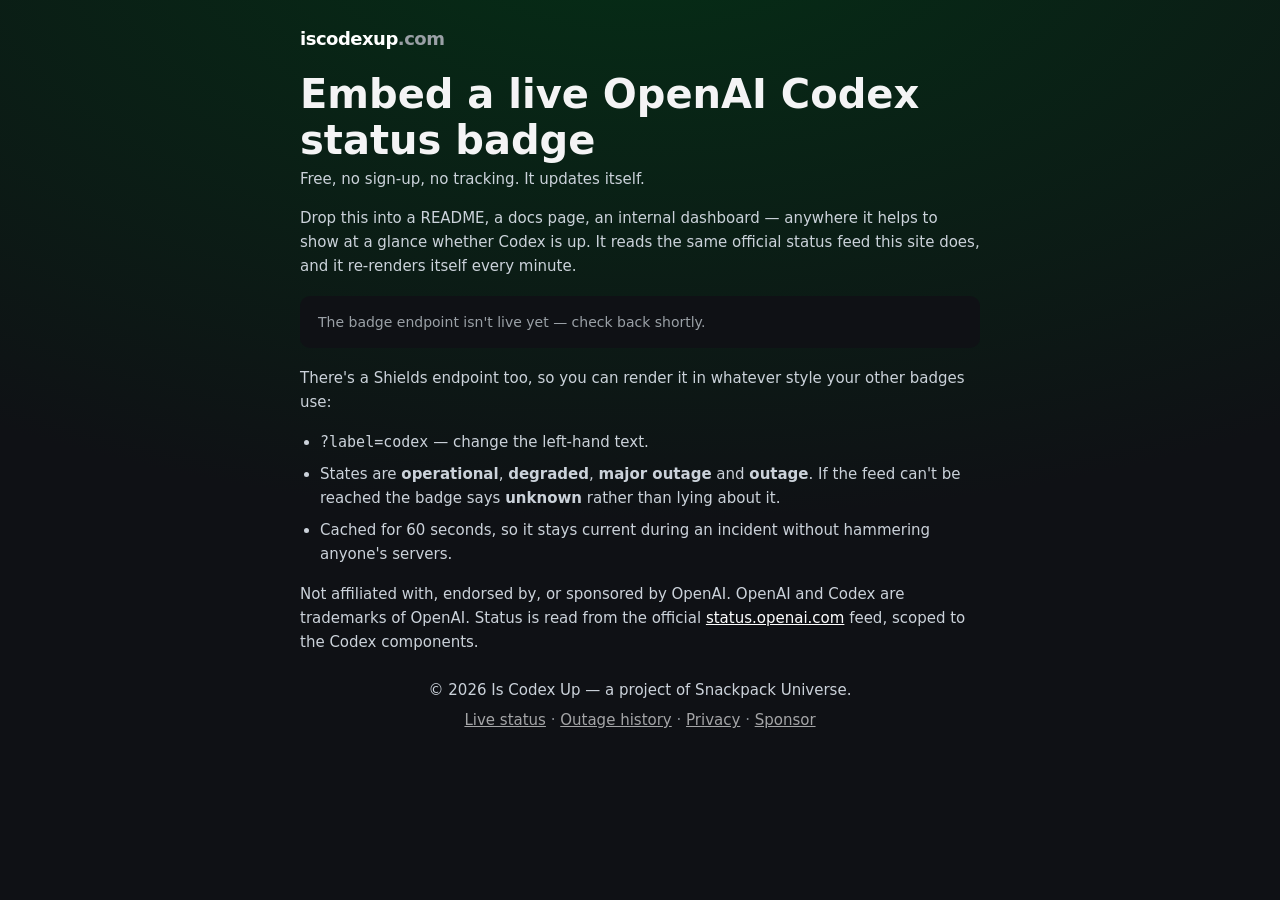
==== badge.html @ 6da0c5c6 "Add an embeddable live status badge Serves /badge.svg and /badge.json from the notifier Worker, whic" ====
<!DOCTYPE html>
<html lang="en">
<head>
  <meta charset="UTF-8" />
  <meta name="viewport" content="width=device-width, initial-scale=1.0" />
  <title>Status Badge — Is Codex Up</title>
  <meta name="description" content="A live OpenAI Codex status badge you can embed in a README, docs page or dashboard. Free, no sign-up, updates itself." />
  <meta name="robots" content="all" />
  <link rel="canonical" href="https://iscodexup.com/badge.html" />
  <link rel="icon" type="image/png" href="assets/favicon.png" />
  <link rel="icon" type="image/svg+xml" href="assets/favicon.svg" />
  <link rel="stylesheet" href="style.css" />
  <style>
    .badge-demo { display: flex; align-items: center; gap: 14px; flex-wrap: wrap; padding: 18px; background: #0f1115; border-radius: 10px; margin: 18px 0; }
    .snippet { position: relative; margin: 14px 0 22px; }
    .snippet pre { background: #0f1115; border: 1px solid rgba(255,255,255,.12); border-radius: 8px; padding: 14px 92px 14px 14px; overflow-x: auto; margin: 0; }
    .snippet code { font-family: ui-monospace, "SF Mono", Consolas, monospace; font-size: 13px; white-space: pre; }
    .snippet button { position: absolute; top: 9px; right: 9px; border: 1px solid rgba(255,255,255,.22); background: #1b1e26; color: #eaeaf0; border-radius: 999px; padding: 5px 13px; font-size: 12px; font-weight: 700; cursor: pointer; }
    .snippet button:hover { background: #262a34; }
    .snippet button:focus-visible { outline: 2px solid #7c5cff; outline-offset: 2px; }
    .badge-note { color: var(--muted, #a8a8b8); font-size: 14px; }
  </style>
</head>
<body data-state="up">
  <main class="wrap legal">
    <header class="topbar">
      <a class="brand" href="/">iscodexup<span class="dot">.com</span></a>
    </header>

    <h1>Embed a live OpenAI Codex status badge</h1>
    <p class="legal-updated">Free, no sign-up, no tracking. It updates itself.</p>

    <p>
      Drop this into a README, a docs page, an internal dashboard — anywhere it helps to
      show at a glance whether Codex is up. It reads the same official status feed this
      site does, and it re-renders itself every minute.
    </p>

    <div class="badge-demo">
      <img id="badge-live" src="" alt="Codex status badge" width="131" height="20" />
      <span class="badge-note">Live right now — this is the real badge, not a picture of one.</span>
    </div>

    <h2>Markdown</h2>
    <div class="snippet">
      <pre><code id="snip-md"></code></pre>
      <button type="button" data-copy="snip-md">Copy</button>
    </div>

    <h2>HTML</h2>
    <div class="snippet">
      <pre><code id="snip-html"></code></pre>
      <button type="button" data-copy="snip-html">Copy</button>
    </div>

    <h2>Already using Shields?</h2>
    <p>
      There's a Shields endpoint too, so you can render it in whatever style your other
      badges use:
    </p>
    <div class="snippet">
      <pre><code id="snip-shields"></code></pre>
      <button type="button" data-copy="snip-shields">Copy</button>
    </div>

    <h2>Options</h2>
    <ul>
      <li><code>?label=codex</code> — change the left-hand text.</li>
      <li>States are <strong>operational</strong>, <strong>degraded</strong>,
        <strong>major outage</strong> and <strong>outage</strong>. If the feed can't be
        reached the badge says <strong>unknown</strong> rather than lying about it.</li>
      <li>Cached for 60 seconds, so it stays current during an incident without hammering
        anyone's servers.</li>
    </ul>

    <p class="badge-note">
      Not affiliated with, endorsed by, or sponsored by OpenAI. OpenAI and Codex are
      trademarks of OpenAI. Status is read from the official
      <a href="https://status.openai.com" target="_blank" rel="noopener">status.openai.com</a> feed, scoped to the Codex components.
    </p>

    <footer class="foot">
      <p class="foot-main">© 2026 Is Codex Up — a project of Snackpack Universe.</p>
      <p class="foot-legal">
        <a href="/">Live status</a> · <a href="history.html">Outage history</a> ·
        <a href="privacy.html">Privacy</a> · <a href="sponsor.html">Sponsor</a>
      </p>
    </footer>
  </main>

<script>
(function () {
  // ── SET THIS ONCE, AFTER `wrangler deploy` ─────────────────────────────
  // The notifier Worker serves /badge.svg. iscodexup.com is on GitHub Pages
  // and Cloudflare is analytics-only (it does not proxy this domain), so the
  // badge cannot live at iscodexup.com/badge.svg without moving DNS to
  // Cloudflare. Until then this is the workers.dev origin that wrangler prints.
  var BADGE_ORIGIN = "https://iscodexup-notifier.YOUR-SUBDOMAIN.workers.dev";
  // ───────────────────────────────────────────────────────────────────────

  var svg = BADGE_ORIGIN + "/badge.svg";
  var site = "https://iscodexup.com";

  // Until BADGE_ORIGIN is filled in, show an honest "not live yet" state rather
  // than a broken image and copy buttons that hand out a placeholder URL.
  if (BADGE_ORIGIN.indexOf("YOUR-SUBDOMAIN") !== -1) {
    document.body.classList.add("badge-unconfigured");
    var demo = document.querySelector(".badge-demo");
    demo.innerHTML = '<span class="badge-note">The badge endpoint isn\'t live yet &mdash; check back shortly.</span>';
    document.querySelectorAll(".snippet, h2").forEach(function (el) { el.hidden = true; });
    return;
  }

  document.getElementById("badge-live").src = svg;
  // A dead endpoint should say so, not leave a broken-image icon on the page.
  document.getElementById("badge-live").addEventListener("error", function () {
    this.replaceWith(Object.assign(document.createElement("span"), {
      className: "badge-note",
      textContent: "Badge endpoint unreachable right now.",
    }));
  });

  var snippets = {
    "snip-md": "[![Codex status](" + svg + ")](" + site + ")",
    "snip-html": '<a href="' + site + '"><img src="' + svg + '" alt="Codex status"></a>',
    "snip-shields": "https://img.shields.io/endpoint?url=" + encodeURIComponent(BADGE_ORIGIN + "/badge.json")
  };
  Object.keys(snippets).forEach(function (id) {
    document.getElementById(id).textContent = snippets[id];
  });

  document.querySelectorAll("[data-copy]").forEach(function (btn) {
    btn.addEventListener("click", function () {
      var text = document.getElementById(btn.getAttribute("data-copy")).textContent;
      navigator.clipboard.writeText(text).then(function () {
        var was = btn.textContent;
        btn.textContent = "Copied";
        setTimeout(function () { btn.textContent = was; }, 1600);
      }).catch(function () {
        btn.textContent = "Press Ctrl+C";
      });
    });
  });
})();
</script>

<!-- Cloudflare Web Analytics -->
<script defer src="https://static.cloudflareinsights.com/beacon.min.js"
        data-cf-beacon='{"token": "cd86c3d12ce84ba78d722eaa217163dc"}'></script>
<!-- End Cloudflare Web Analytics -->
</body>
</html>
---- style.css ----
:root {
  --bg: #0f1115;
  --fg: #f4f4f5;
  --muted: #9aa0a6;
  --card: #1a1d24;
  --up: #16a34a;
  --up-soft: #052e16;
  --down: #dc2626;
  --down-soft: #3f0d0d;
  --warn: #d97706;
  --warn-soft: #3a2606;
  --radius: 18px;
}

* { box-sizing: border-box; }

html, body {
  margin: 0;
  padding: 0;
  background: var(--bg);
  color: var(--fg);
  font-family: system-ui, -apple-system, "Segoe UI", Roboto, Helvetica, Arial, sans-serif;
  -webkit-font-smoothing: antialiased;
}

/* The whole page tints toward the verdict */
body[data-state="up"]   { background: radial-gradient(1200px 600px at 50% -10%, var(--up-soft), var(--bg)); }
body[data-state="down"] { background: radial-gradient(1200px 600px at 50% -10%, var(--down-soft), var(--bg)); }
body[data-state="degraded"] { background: radial-gradient(1200px 600px at 50% -10%, var(--warn-soft), var(--bg)); }

.wrap {
  max-width: 720px;
  margin: 0 auto;
  padding: 20px 20px 60px;
}

.topbar { padding: 8px 0 4px; }
.brand { font-weight: 800; letter-spacing: -0.5px; font-size: 18px; }
.brand .dot { color: var(--muted); font-weight: 600; }

/* ---------- THE BIG TV ---------- */
.tv {
  text-align: center;
  padding: 28px 16px 24px;
}

.question {
  font-size: clamp(16px, 4vw, 20px);
  color: var(--muted);
  margin: 8px 0 0;
}

.verdict {
  font-size: clamp(72px, 22vw, 160px);
  line-height: 0.95;
  margin: 4px 0 8px;
  font-weight: 900;
  letter-spacing: -3px;
}
body[data-state="up"]   .verdict { color: var(--up); }
body[data-state="down"] .verdict { color: var(--down); }
body[data-state="degraded"] .verdict { color: var(--warn); }

.subline {
  font-size: clamp(15px, 3.5vw, 19px);
  color: var(--fg);
  margin: 0 auto 20px;
  max-width: 480px;
}

/* ---------- MASCOT ---------- */
.mascot { line-height: 0; }
.mascot img {
  display: block;
  margin: 0 auto;
  width: clamp(160px, 42vw, 240px);
  height: auto;
  filter: drop-shadow(0 14px 30px rgba(0, 0, 0, .55));
  transition: filter .3s;
}
body[data-state="up"] .mascot img { filter: drop-shadow(0 0 26px rgba(34, 197, 94, .45)); }
body[data-state="degraded"] .mascot img { filter: drop-shadow(0 0 26px rgba(217, 119, 6, .45)); }
body[data-state="down"] .mascot img {
  filter: drop-shadow(0 0 26px rgba(220, 38, 38, .5));
  animation: glitch 0.9s infinite steps(2);
}

@keyframes glitch {
  0%   { transform: translate(0, 0); }
  25%  { transform: translate(-2px, 1px); }
  50%  { transform: translate(2px, -1px); }
  75%  { transform: translate(-1px, -1px); }
  100% { transform: translate(0, 0); }
}

/* ---------- SMASH BUTTON ---------- */
.smash {
  appearance: none;
  border: none;
  background: none;
  cursor: pointer;
  padding: 4px;
  display: inline-flex;
  flex-direction: column;
  align-items: center;
  gap: 6px;
  transition: transform .05s ease, filter .1s ease;
  user-select: none;
  -webkit-tap-highlight-color: transparent;
}
.smash img {
  width: clamp(110px, 30vw, 150px);
  height: auto;
  filter: drop-shadow(0 6px 14px rgba(0,0,0,.5));
  pointer-events: none;
}
.smash:hover { filter: brightness(1.08); }
.smash:active { transform: translateY(4px) scale(.95); }
/* lit glow that matches the active button color */
body[data-state="up"]   .smash img { filter: drop-shadow(0 0 18px rgba(132, 204, 22, .65)); }
body[data-state="down"] .smash img { filter: drop-shadow(0 0 18px rgba(220, 38, 38, .65)); }
.smash-label {
  font-size: 16px;
  font-weight: 800;
  letter-spacing: .5px;
  color: var(--fg);
  text-transform: uppercase;
}
.smash.pop { animation: pop .25s ease; }
@keyframes pop { 50% { transform: scale(1.08); } }

.quote {
  min-height: 1.4em;
  margin: 16px auto 6px;
  max-width: 460px;
  font-style: italic;
  color: var(--fg);
  opacity: 0;
  transition: opacity .2s;
}
.quote.show { opacity: 1; }

.counter { color: var(--muted); font-size: 14px; margin-top: 18px; }

/* ---------- SHARE + SISTER SITE ---------- */
/* Deliberately quiet: the smash button is the hero, this sits under it. */
.share {
  display: inline-flex;
  align-items: center;
  gap: 8px;
  margin: 18px auto 0;
  padding: 9px 16px;
  font: inherit;
  font-size: 14px;
  font-weight: 700;
  color: var(--muted);
  background: transparent;
  border: 1px solid rgba(255, 255, 255, .16);
  border-radius: 999px;
  cursor: pointer;
  transition: color .15s ease, border-color .15s ease, background .15s ease;
}
.share:hover,
.share:focus-visible {
  color: var(--fg);
  border-color: rgba(255, 255, 255, .34);
  background: rgba(255, 255, 255, .04);
}
.share .share-icon { font-size: 15px; line-height: 1; }
/* Nudge toward the verdict colour during an incident — that's when sharing matters. */
body[data-state="down"] .share { border-color: rgba(220, 38, 38, .45); color: var(--fg); }
body[data-state="degraded"] .share { border-color: rgba(217, 119, 6, .45); }

.sister {
  margin: 14px auto 0;
  font-size: 13px;
  color: var(--muted);
}
.sister a { color: var(--muted); text-decoration: underline; text-underline-offset: 2px; }
.sister a:hover, .sister a:focus-visible { color: var(--fg); }

/* ---------- SPLIT-FLAP ODOMETER ---------- */
.odometer {
  display: inline-flex;
  gap: 2px;
  vertical-align: middle;
  perspective: 240px;
}
.odometer .cell {
  display: inline-block;
  min-width: 0.72em;
  text-align: center;
  font-weight: 800;
  font-size: 18px;
  font-variant-numeric: tabular-nums;
  color: var(--fg);
  background: #000;
  border-radius: 4px;
  padding: 3px 2px;
  margin: 0 1px;
  box-shadow: inset 0 0 0 1px #2c2f37, 0 1px 2px rgba(0,0,0,.6);
  /* faux split-flap seam */
  background-image: linear-gradient(transparent 49%, rgba(0,0,0,.55) 49%, rgba(0,0,0,.55) 51%, transparent 51%);
  backface-visibility: hidden;
}
.odometer .comma {
  background: none;
  box-shadow: none;
  color: var(--muted);
  min-width: 0.28em;
  padding: 3px 0;
}
.odometer .cell.flipping { animation: flap .26s ease-in-out; }
@keyframes flap {
  0%   { transform: rotateX(0deg); }
  50%  { transform: rotateX(88deg); }
  100% { transform: rotateX(0deg); }
}

/* ---------- SECTIONS ---------- */
.signup, .components {
  background: var(--card);
  border-radius: var(--radius);
  padding: 24px;
  margin: 22px 0;
}
.signup { text-align: center; }
.signup h2, .components h2 { margin: 0 0 6px; font-size: 20px; }
.signup p { color: var(--muted); margin: 0 0 16px; }

.finehint { font-size: 12px; color: var(--muted); margin-top: 10px; }

/* ---------- BREVO FORM (dark-theme overrides) ---------- */
.signup .sib-form { padding: 0; background: transparent !important; }
.signup .sib-form-container { max-width: 440px; margin: 0 auto; }
.signup #sib-container {
  background: transparent !important;
  border: none !important;
  padding: 0 !important;
  max-width: none !important;
}
/* email field + button on one row, wrapping on mobile */
.signup #sib-form {
  display: flex;
  flex-wrap: wrap;
  gap: 8px;
  justify-content: center;
  align-items: flex-start;
}
.signup .sib-input { flex: 1 1 220px; padding: 0 !important; margin: 0 !important; }
.signup .form__entry, .signup .entry_block, .signup .form__label-row { margin: 0 !important; padding: 0 !important; }
.signup .sib-form .input,
.signup #sib-form input.input {
  box-sizing: border-box !important;
  width: 100%;
  height: 48px !important;
  padding: 0 14px !important;
  border-radius: 10px !important;
  border: 1px solid #2c2f37 !important;
  background: #0f1115 !important;
  color: var(--fg) !important;
  font-size: 15px !important;
  font-family: inherit !important;
  box-shadow: none !important;
}
.signup .sib-form .input::placeholder { color: var(--muted) !important; }
.signup .sib-form-block { padding: 0 !important; }
.signup .sib-form-block__button {
  box-sizing: border-box !important;
  height: 48px !important;
  padding: 0 22px !important;
  border: none !important;
  border-radius: 10px !important;
  cursor: pointer;
  background: #84cc16 !important;
  color: #0f1115 !important;
  font-weight: 800 !important;
  font-size: 15px !important;
  font-family: inherit !important;
  white-space: nowrap;
  transition: filter .12s ease;
}
.signup .sib-form-block__button:hover { filter: brightness(1.08); }
/* GDPR consent row — full width, sits on its own line below email+button */
.signup .sib-optin { flex-basis: 100%; padding: 0 !important; margin: 4px 0 0 !important; }
.signup .entry_mcq { margin: 0 !important; padding: 0 !important; }
.signup .consent-label {
  display: flex; align-items: flex-start; gap: 8px;
  text-align: left; cursor: pointer;
}
.signup .consent-label input[type="checkbox"] {
  width: 16px; height: 16px; margin: 1px 0 0; flex: 0 0 auto;
  accent-color: #84cc16; cursor: pointer;
}
.signup .consent-text { font-size: 12px; color: var(--muted); line-height: 1.45; }
.signup .consent-text a { color: #84cc16; }
/* field-level error text */
.signup .entry__error {
  flex-basis: 100%;
  margin-top: 6px !important;
  padding: 8px 10px !important;
  font-family: inherit !important;
  font-size: 13px !important;
}
/* success / error notification panels */
.signup .sib-form-message-panel {
  max-width: 440px !important;
  margin: 0 auto 14px !important;
  border-radius: 10px !important;
  font-family: inherit !important;
  font-size: 14px !important;
}

/* component list */
#components { list-style: none; margin: 0; padding: 0; }
#components li {
  display: flex; justify-content: space-between; align-items: center;
  padding: 12px 4px; border-bottom: 1px solid #24272f; font-size: 15px;
}
#components li:last-child { border-bottom: none; }
.pill { font-size: 12px; font-weight: 700; padding: 4px 10px; border-radius: 999px; text-transform: capitalize; }
.pill.operational { background: var(--up-soft); color: #4ade80; }
.pill.degraded_performance, .pill.partial_outage { background: var(--warn-soft); color: #fbbf24; }
.pill.major_outage { background: var(--down-soft); color: #f87171; }

/* ---------- LEGAL / CONTENT PAGES ---------- */
.brand { text-decoration: none; color: var(--fg); }
.legal { max-width: 720px; }
.legal h1 { font-size: clamp(28px, 7vw, 40px); margin: 18px 0 4px; }
.legal h2 { font-size: 19px; margin: 28px 0 6px; }
.legal p, .legal li { color: #cbd2da; line-height: 1.6; font-size: 15px; }
.legal ul { padding-left: 20px; }
.legal li { margin: 8px 0; }
.legal a { color: #fff; }
.legal-updated { color: var(--muted); font-size: 13px; margin-top: 0; }

/* ---------- CONTEXTUAL BACKUP TOOLS (outage only) ---------- */
.alternatives {
  display: none; /* hidden when the product is up — keeps the calm view clean */
  background: var(--card);
  border: 1px solid var(--warn);
  border-radius: var(--radius);
  padding: 24px;
  margin: 22px 0;
  text-align: center;
}
body[data-state="down"] .alternatives,
body[data-state="degraded"] .alternatives { display: block; }
.alternatives h2 { margin: 0 0 6px; font-size: 20px; }
.alternatives > p { color: var(--muted); margin: 0 auto; max-width: 440px; }
.alt-list {
  list-style: none;
  margin: 16px auto 0;
  padding: 0;
  display: grid;
  gap: 8px;
  max-width: 440px;
}
.alt-list li {
  display: flex;
  justify-content: space-between;
  align-items: center;
  gap: 12px;
  padding: 12px 14px;
  background: #0f1115;
  border-radius: 10px;
}
.alt-list a { color: var(--fg); font-weight: 700; text-decoration: none; }
.alt-list a:hover { text-decoration: underline; }
.alt-list span { color: var(--muted); font-size: 13px; }
.alt-disclaimer { color: var(--muted); font-size: 12px; margin-top: 14px; }

/* ---------- WAITING ROOM (outage only) ---------- */
/* Same outage gating as .alternatives, but visually quieter: this is a nice-to-have
   for a blocked reader, not a substitute tool, so it must not out-shout the
   backup-tools slot above it. */
.waiting-room {
  display: none;
  margin: 22px auto 0;
  max-width: 440px;
  text-align: center;
}
body[data-state="down"] .waiting-room,
body[data-state="degraded"] .waiting-room { display: block; }
.waiting-room h2 { margin: 0 0 4px; font-size: 16px; color: var(--muted); font-weight: 700; }
.waiting-room > p { color: var(--muted); font-size: 13px; margin: 0 auto 12px; }
.waiting-room .alt-list { margin-top: 0; }
.waiting-room .alt-disclaimer a { color: var(--muted); }

/* ---------- COMPANION TOOLS (always visible — pairs WITH the product, not a substitute) ---------- */
/* Deliberately separate from .alternatives: these are not outage fallbacks, so they
   show in the calm "up" view too. Kept quieter than .alternatives so the backup-tools
   slot stays the credible centrepiece. */
.companions {
  margin: 28px auto 0;
  max-width: 440px;
  text-align: center;
}
.companions h2 { margin: 0 0 4px; font-size: 16px; color: var(--muted); font-weight: 700; }
.companions > p { color: var(--muted); font-size: 13px; margin: 0 auto 12px; }
/* reuses .alt-list markup for consistent row styling */
.companions .alt-list { margin-top: 0; }

/* ---------- FAQ ---------- */
.faq {
  background: var(--card);
  border-radius: var(--radius);
  padding: 24px;
  margin: 22px 0;
}
.faq h2 { margin: 0 0 8px; font-size: 20px; }
.faq details { border-bottom: 1px solid #24272f; padding: 14px 0; }
.faq details:last-child { border-bottom: none; padding-bottom: 0; }
.faq summary {
  cursor: pointer;
  font-weight: 700;
  font-size: 15px;
  list-style: none;
  display: flex;
  justify-content: space-between;
  align-items: center;
  gap: 12px;
}
.faq summary::-webkit-details-marker { display: none; }
.faq summary::after { content: "+"; color: var(--muted); font-weight: 700; font-size: 18px; }
.faq details[open] summary::after { content: "–"; }
.faq details p { color: var(--muted); font-size: 14px; line-height: 1.55; margin: 10px 0 2px; }

/* ---------- SUPPORT / DONATE ---------- */
.support-card {
  background: var(--card);
  border-radius: var(--radius);
  padding: 24px;
  margin: 22px 0;
  text-align: center;
}
.donate {
  display: inline-flex;
  flex-direction: column;
  align-items: center;
  gap: 10px;
  text-decoration: none;
  transition: transform .08s ease, filter .15s ease;
}
.donate img {
  width: clamp(130px, 34vw, 170px);
  height: auto;
  filter: drop-shadow(0 8px 22px rgba(0, 0, 0, .5));
}
.donate:hover { transform: translateY(-3px); }
.donate:hover img { filter: drop-shadow(0 0 22px rgba(132, 204, 22, .5)); }
.donate-btn {
  background: #84cc16;
  color: #0f1115;
  font-weight: 800;
  font-size: 16px;
  padding: 12px 26px;
  border-radius: 999px;
  box-shadow: 0 4px 0 #4d7c0f, 0 8px 18px rgba(0,0,0,.4);
}
.donate:active .donate-btn { transform: translateY(2px); box-shadow: 0 2px 0 #4d7c0f; }
.support-copy {
  color: var(--muted);
  font-size: 14px;
  max-width: 420px;
  margin: 16px auto 0;
}

/* ---------- OUTAGE HISTORY PAGE (history.html) ---------- */
/* The history page reuses the shell but is a reading page, not a verdict page:
   left-aligned, narrower measure, no radial verdict tint. */
.page-history { background: var(--bg) !important; }
.page-history .wrap { max-width: 780px; }

.crumbs { font-size: 13px; color: var(--muted); margin: 18px 0 0; }
.crumbs a { color: var(--muted); }
.crumbs a:hover, .crumbs a:focus-visible { color: var(--fg); }

.history-intro h1 { font-size: clamp(28px, 7vw, 42px); margin: 10px 0 8px; line-height: 1.1; }
.history-lede { color: #cbd2da; line-height: 1.6; font-size: 16px; margin: 0 0 10px; max-width: 640px; }
.history-lede a { color: var(--fg); }
.history-scope { color: var(--muted); font-size: 13px; margin: 0 0 14px; }
.history-cta { font-size: 14px; margin: 0 0 8px; }
.history-cta a { color: var(--fg); font-weight: 700; }

/* Summary tiles: four numbers that answer "how often / how long" at a glance. */
.stat-grid {
  list-style: none;
  padding: 0;
  margin: 18px 0 6px;
  display: grid;
  grid-template-columns: repeat(auto-fit, minmax(150px, 1fr));
  gap: 10px;
}
.stat-grid li {
  background: var(--card);
  border: 1px solid rgba(255, 255, 255, .07);
  border-radius: 12px;
  padding: 14px 16px;
  display: flex;
  flex-direction: column;
  gap: 2px;
}
.stat-value { font-size: 26px; font-weight: 800; color: var(--fg); font-variant-numeric: tabular-nums; }
.stat-label { font-size: 13px; color: #cbd2da; }
.stat-hint { font-size: 12px; color: var(--muted); }

.history-coverage { color: var(--muted); font-size: 12.5px; line-height: 1.5; margin: 10px 0 0; max-width: 640px; }

.history-list { margin-top: 30px; }
.history-list h2 { font-size: 20px; margin: 0 0 6px; }
.incident-month {
  font-size: 13px;
  text-transform: uppercase;
  letter-spacing: .8px;
  color: var(--muted);
  margin: 22px 0 8px;
  padding-bottom: 6px;
  border-bottom: 1px solid rgba(255, 255, 255, .08);
}

.incident {
  padding: 12px 0;
  border-bottom: 1px solid rgba(255, 255, 255, .05);
}
.incident-head { display: flex; align-items: center; gap: 10px; flex-wrap: wrap; }
.incident-name { font-size: 15px; font-weight: 700; margin: 0; color: var(--fg); line-height: 1.4; }
.incident-meta { font-size: 13px; color: var(--muted); margin: 5px 0 0; }
.incident-link { font-size: 12px; color: var(--muted); display: inline-block; margin-top: 6px; }
.incident-link:hover, .incident-link:focus-visible { color: var(--fg); }

/* Statuspage `impact` values, distinct from the component-status pills above. */
.pill.impact-critical { background: var(--down-soft); color: #f87171; }
.pill.impact-major { background: var(--down-soft); color: #f87171; }
.pill.impact-minor { background: var(--warn-soft); color: #fbbf24; }
.pill.impact-maintenance,
.pill.impact-none { background: rgba(255, 255, 255, .07); color: var(--muted); }

.history-empty { color: var(--muted); font-size: 14px; margin: 14px 0; }
.page-history .faq { margin-top: 34px; }

/* ---------- FOOTER ---------- */
.foot { color: var(--muted); font-size: 13px; text-align: center; margin-top: 24px; }
.foot p { margin: 6px 0; }
.foot a { color: var(--fg); }
.foot-main { font-size: 14px; color: var(--fg); }
.foot-network { font-size: 12px; opacity: .78; }
.foot-legal { font-size: 12px; opacity: .65; }
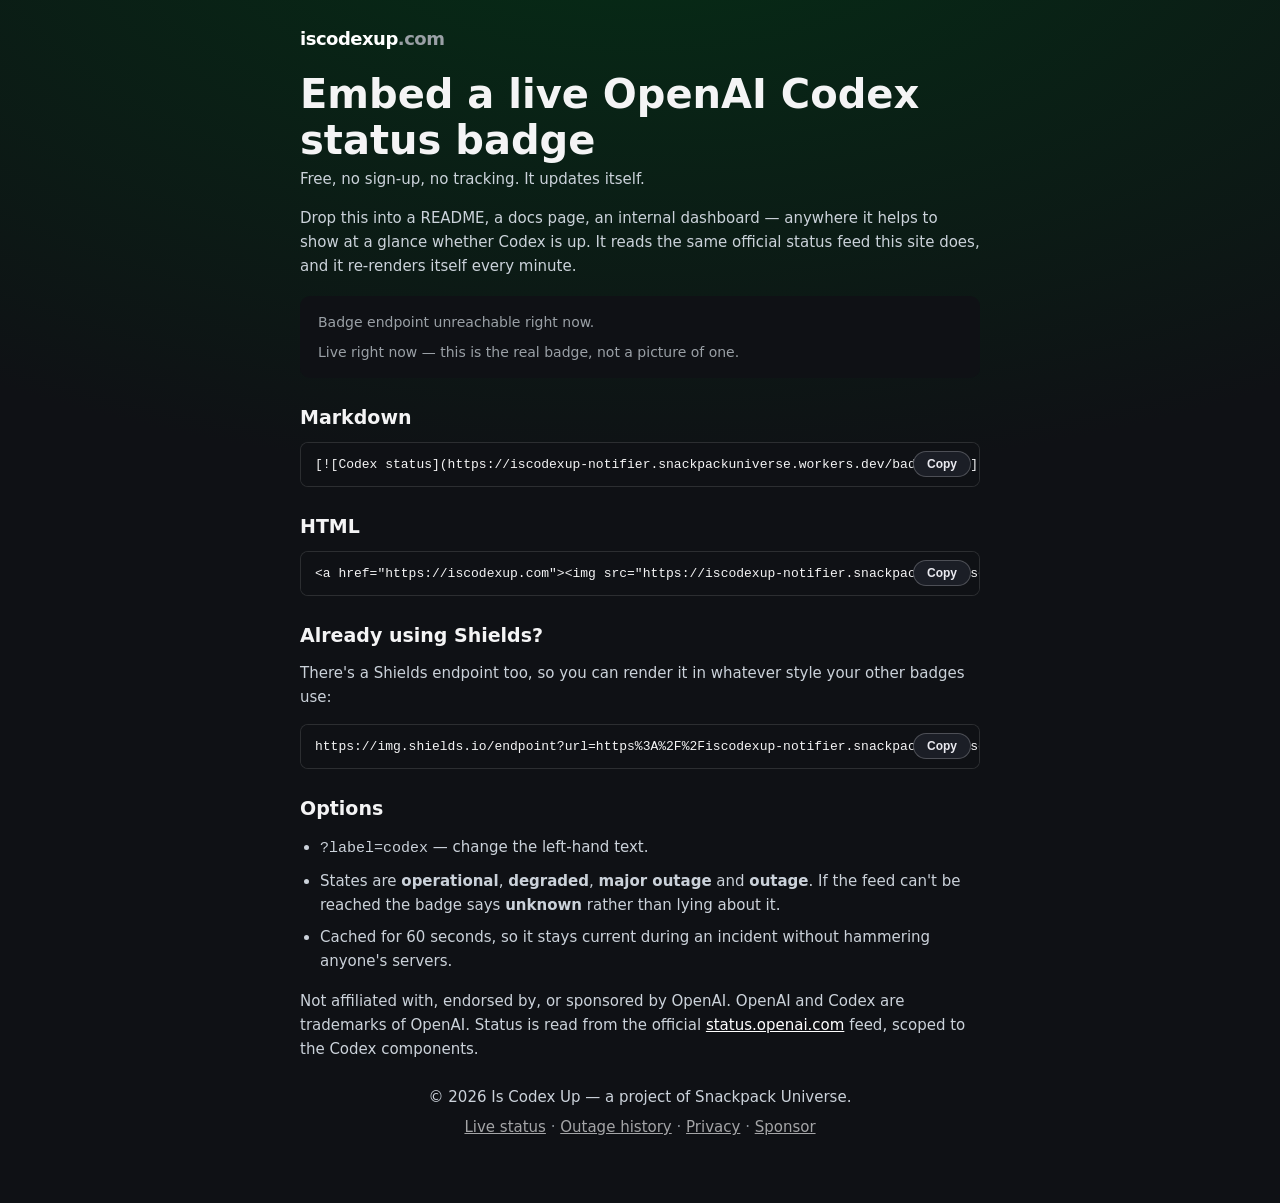
==== commit 4df067e3: "Set the badge origin, pending Worker deploy Same account subdomain as isclaudeup. Still unlinked fro" ====
--- a/badge.html
+++ b/badge.html
@@ -90,13 +90,14 @@
 
 <script>
 (function () {
-  // ── SET THIS ONCE, AFTER `wrangler deploy` ─────────────────────────────
   // The notifier Worker serves /badge.svg. iscodexup.com is on GitHub Pages
   // and Cloudflare is analytics-only (it does not proxy this domain), so the
   // badge cannot live at iscodexup.com/badge.svg without moving DNS to
-  // Cloudflare. Until then this is the workers.dev origin that wrangler prints.
-  var BADGE_ORIGIN = "https://iscodexup-notifier.YOUR-SUBDOMAIN.workers.dev";
-  // ───────────────────────────────────────────────────────────────────────
+  // Cloudflare — hence the workers.dev origin.
+  // NOTE: pending `wrangler deploy` from notifier/. Until then this 404s and
+  // the page shows "Badge endpoint unreachable" — which is why nothing links
+  // here yet. Add the footer link once the deploy is done.
+  var BADGE_ORIGIN = "https://iscodexup-notifier.snackpackuniverse.workers.dev";
 
   var svg = BADGE_ORIGIN + "/badge.svg";
   var site = "https://iscodexup.com";
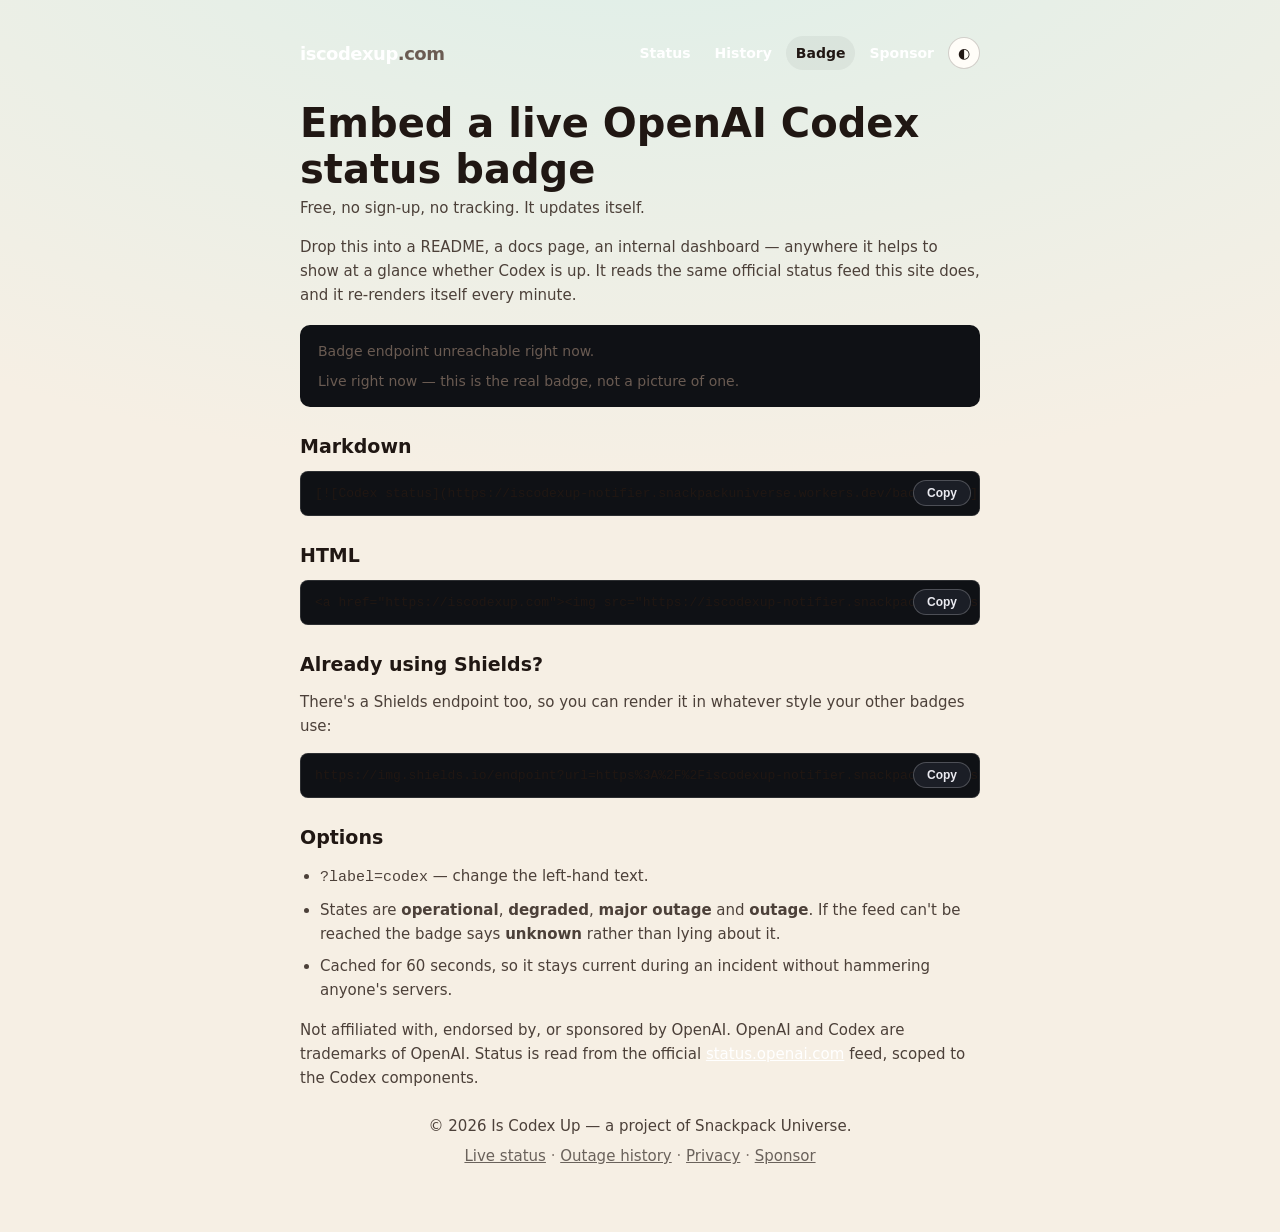
==== commit db90f313: "Add a top nav and a three-way theme toggle Sibling change to the same commit on isclaudeup. theme.js" ====
--- a/badge.html
+++ b/badge.html
@@ -20,11 +20,35 @@
     .snippet button:focus-visible { outline: 2px solid #7c5cff; outline-offset: 2px; }
     .badge-note { color: var(--muted, #a8a8b8); font-size: 14px; }
   </style>
+<!-- theme:generated -->
+<script>
+  (function () {
+    var d = document.documentElement, t = null;
+    try { t = localStorage.getItem("snackpack.theme.v1"); } catch (e) {}
+    if (t !== "dark" && t !== "light" && t !== "cream") {
+      t = matchMedia("(prefers-color-scheme: light)").matches ? "cream" : "dark";
+    }
+    d.setAttribute("data-theme", t);
+    d.setAttribute("data-theme-default", "dark");
+  })();
+</script>
+<script defer src="theme.js"></script>
+<!-- /theme:generated -->
 </head>
 <body data-state="up">
   <main class="wrap legal">
     <header class="topbar">
       <a class="brand" href="/">iscodexup<span class="dot">.com</span></a>
+<!-- nav:generated -->
+    <nav aria-label="Primary">
+      <ul class="nav-links">
+        <li><a href="index.html">Status</a></li>
+        <li><a href="history.html">History</a></li>
+        <li><a href="badge.html" aria-current="page">Badge</a></li>
+        <li><a href="sponsor.html">Sponsor</a></li>
+      </ul>
+    </nav>
+<!-- /nav:generated -->
     </header>
 
     <h1>Embed a live OpenAI Codex status badge</h1>
@@ -94,9 +118,7 @@
   // and Cloudflare is analytics-only (it does not proxy this domain), so the
   // badge cannot live at iscodexup.com/badge.svg without moving DNS to
   // Cloudflare — hence the workers.dev origin.
-  // NOTE: pending `wrangler deploy` from notifier/. Until then this 404s and
-  // the page shows "Badge endpoint unreachable" — which is why nothing links
-  // here yet. Add the footer link once the deploy is done.
+  // Deployed 2026-08-13.
   var BADGE_ORIGIN = "https://iscodexup-notifier.snackpackuniverse.workers.dev";
 
   var svg = BADGE_ORIGIN + "/badge.svg";
--- a/style.css
+++ b/style.css
@@ -10,7 +10,150 @@
   --warn: #d97706;
   --warn-soft: #3a2606;
   --radius: 18px;
-}
+  --fg-soft: #cbd2da;
+  --line: #24272f;
+  --line-strong: #2c2f37;
+  --line-strongest: rgba(255, 255, 255, .34);
+  --overlay: rgba(255, 255, 255, .06);
+  --on-bright: #0f1115;
+}
+
+/* ---------------------------------------------------------------------------
+   Themes
+   ---------------------------------------------------------------------------
+   dark (default) → light → cream, cycled by theme.js and set on <html> before
+   first paint by an inline snippet in each page's <head>.
+
+   This page tints toward the verdict (see body[data-state] below), so the
+   "-soft" colours are not decoration — they ARE the page background during an
+   outage. Each theme therefore needs its own tint that stays readable: deep
+   near-blacks on dark, pale washes on the two light themes.
+
+   --on-bright is text that sits on a saturated badge (the green/red pills), so
+   it stays dark in every theme; the badge colour underneath does not change.
+--------------------------------------------------------------------------- */
+
+:root[data-theme="dark"] {
+  --bg: #0f1115;
+  --fg: #f4f4f5;
+  --muted: #9aa0a6;
+  --card: #1a1d24;
+  --fg-soft: #cbd2da;
+  --line: #24272f;
+  --line-strong: #2c2f37;
+  --line-strongest: rgba(255, 255, 255, .34);
+  --overlay: rgba(255, 255, 255, .06);
+  --on-bright: #0f1115;
+  --up: #16a34a;  --up-soft: #052e16;
+  --down: #dc2626; --down-soft: #3f0d0d;
+  --warn: #d97706; --warn-soft: #3a2606;
+}
+
+:root[data-theme="light"] {
+  --bg: #f4f8fd;
+  --fg: #16202c;
+  --muted: #5b6b7c;
+  --card: #ffffff;
+  --fg-soft: #445468;
+  --line: rgba(22, 32, 44, .12);
+  --line-strong: rgba(22, 32, 44, .2);
+  --line-strongest: rgba(22, 32, 44, .38);
+  --overlay: rgba(22, 32, 44, .05);
+  --on-bright: #ffffff;
+  --up: #15803d;  --up-soft: #d8f3e0;
+  --down: #b91c1c; --down-soft: #fbdcdc;
+  --warn: #b45309; --warn-soft: #fbeccd;
+}
+
+:root[data-theme="cream"] {
+  --bg: #f6efe4;
+  --fg: #201713;
+  --muted: #6a5b52;
+  --card: #fffdf8;
+  --fg-soft: #4c4039;
+  --line: rgba(32, 23, 19, .12);
+  --line-strong: rgba(32, 23, 19, .2);
+  --line-strongest: rgba(32, 23, 19, .38);
+  --overlay: rgba(32, 23, 19, .05);
+  --on-bright: #fffdf8;
+  --up: #1f8f77;  --up-soft: #ddefe9;
+  --down: #c0392b; --down-soft: #f8e2dd;
+  --warn: #b9481e; --warn-soft: #f7e6d5;
+}
+
+/* ---------- Top nav ----------------------------------------------------- */
+/* The site had no nav: history, badge and sponsor were reachable only from body
+   copy and the footer, which is why the outage-history page -- the one piece of
+   evergreen, indexable content here -- was effectively unlinked. */
+
+.topbar {
+  display: flex;
+  align-items: center;
+  justify-content: space-between;
+  gap: 12px;
+  flex-wrap: wrap;
+}
+
+.nav-links {
+  display: flex;
+  align-items: center;
+  gap: 4px;
+  margin: 0;
+  padding: 0;
+  list-style: none;
+  flex-wrap: wrap;
+}
+
+.nav-links a {
+  display: inline-block;
+  padding: 6px 10px;
+  border-radius: 999px;
+  color: var(--muted);
+  text-decoration: none;
+  font-size: 14px;
+  font-weight: 600;
+}
+
+.nav-links a:hover { color: var(--fg); background: var(--overlay); }
+.nav-links a[aria-current="page"] { color: var(--fg); background: var(--overlay); }
+.nav-links a:focus-visible { outline: 2px solid var(--fg); outline-offset: 2px; }
+
+/* ---------- Theme toggle ------------------------------------------------ */
+
+.theme-toggle {
+  display: inline-grid;
+  place-items: center;
+  width: 32px;
+  height: 32px;
+  padding: 0;
+  border: 1px solid var(--line-strong);
+  border-radius: 50%;
+  background: var(--card);
+  color: var(--fg);
+  font-size: 14px;
+  line-height: 1;
+  cursor: pointer;
+  transition: transform .12s ease, border-color .12s ease;
+}
+
+.theme-toggle:hover { border-color: var(--line-strongest); transform: rotate(-12deg); }
+.theme-toggle:focus-visible { outline: 2px solid var(--fg); outline-offset: 2px; }
+
+.nav-theme-item { display: flex; align-items: center; margin-left: 2px; }
+
+.theme-toggle--floating {
+  position: fixed;
+  top: 14px;
+  right: 14px;
+  z-index: 60;
+  box-shadow: 0 2px 10px rgba(0, 0, 0, .25);
+}
+
+@media (prefers-reduced-motion: reduce) {
+  .theme-toggle { transition: none; }
+  .theme-toggle:hover { transform: none; }
+}
+
 
 * { box-sizing: border-box; }
 
@@ -155,7 +298,7 @@
   font-weight: 700;
   color: var(--muted);
   background: transparent;
-  border: 1px solid rgba(255, 255, 255, .16);
+  border: 1px solid var(--line-strong);
   border-radius: 999px;
   cursor: pointer;
   transition: color .15s ease, border-color .15s ease, background .15s ease;
@@ -163,8 +306,8 @@
 .share:hover,
 .share:focus-visible {
   color: var(--fg);
-  border-color: rgba(255, 255, 255, .34);
-  background: rgba(255, 255, 255, .04);
+  border-color: var(--line-strongest);
+  background: var(--overlay);
 }
 .share .share-icon { font-size: 15px; line-height: 1; }
 /* Nudge toward the verdict colour during an incident — that's when sharing matters. */
@@ -198,7 +341,7 @@
   border-radius: 4px;
   padding: 3px 2px;
   margin: 0 1px;
-  box-shadow: inset 0 0 0 1px #2c2f37, 0 1px 2px rgba(0,0,0,.6);
+  box-shadow: inset 0 0 0 1px var(--line-strong), 0 1px 2px rgba(0,0,0,.6);
   /* faux split-flap seam */
   background-image: linear-gradient(transparent 49%, rgba(0,0,0,.55) 49%, rgba(0,0,0,.55) 51%, transparent 51%);
   backface-visibility: hidden;
@@ -256,8 +399,8 @@
   height: 48px !important;
   padding: 0 14px !important;
   border-radius: 10px !important;
-  border: 1px solid #2c2f37 !important;
-  background: #0f1115 !important;
+  border: 1px solid var(--line-strong) !important;
+  background: var(--bg) !important;
   color: var(--fg) !important;
   font-size: 15px !important;
   font-family: inherit !important;
@@ -273,7 +416,7 @@
   border-radius: 10px !important;
   cursor: pointer;
   background: #84cc16 !important;
-  color: #0f1115 !important;
+  color: var(--on-bright) !important;
   font-weight: 800 !important;
   font-size: 15px !important;
   font-family: inherit !important;
@@ -315,7 +458,7 @@
 #components { list-style: none; margin: 0; padding: 0; }
 #components li {
   display: flex; justify-content: space-between; align-items: center;
-  padding: 12px 4px; border-bottom: 1px solid #24272f; font-size: 15px;
+  padding: 12px 4px; border-bottom: 1px solid var(--line); font-size: 15px;
 }
 #components li:last-child { border-bottom: none; }
 .pill { font-size: 12px; font-weight: 700; padding: 4px 10px; border-radius: 999px; text-transform: capitalize; }
@@ -328,7 +471,7 @@
 .legal { max-width: 720px; }
 .legal h1 { font-size: clamp(28px, 7vw, 40px); margin: 18px 0 4px; }
 .legal h2 { font-size: 19px; margin: 28px 0 6px; }
-.legal p, .legal li { color: #cbd2da; line-height: 1.6; font-size: 15px; }
+.legal p, .legal li { color: var(--fg-soft); line-height: 1.6; font-size: 15px; }
 .legal ul { padding-left: 20px; }
 .legal li { margin: 8px 0; }
 .legal a { color: #fff; }
@@ -362,7 +505,7 @@
   align-items: center;
   gap: 12px;
   padding: 12px 14px;
-  background: #0f1115;
+  background: var(--bg);
   border-radius: 10px;
 }
 .alt-list a { color: var(--fg); font-weight: 700; text-decoration: none; }
@@ -409,7 +552,7 @@
   margin: 22px 0;
 }
 .faq h2 { margin: 0 0 8px; font-size: 20px; }
-.faq details { border-bottom: 1px solid #24272f; padding: 14px 0; }
+.faq details { border-bottom: 1px solid var(--line); padding: 14px 0; }
 .faq details:last-child { border-bottom: none; padding-bottom: 0; }
 .faq summary {
   cursor: pointer;
@@ -451,7 +594,7 @@
 .donate:hover img { filter: drop-shadow(0 0 22px rgba(132, 204, 22, .5)); }
 .donate-btn {
   background: #84cc16;
-  color: #0f1115;
+  color: var(--on-bright);
   font-weight: 800;
   font-size: 16px;
   padding: 12px 26px;
@@ -477,7 +620,7 @@
 .crumbs a:hover, .crumbs a:focus-visible { color: var(--fg); }
 
 .history-intro h1 { font-size: clamp(28px, 7vw, 42px); margin: 10px 0 8px; line-height: 1.1; }
-.history-lede { color: #cbd2da; line-height: 1.6; font-size: 16px; margin: 0 0 10px; max-width: 640px; }
+.history-lede { color: var(--fg-soft); line-height: 1.6; font-size: 16px; margin: 0 0 10px; max-width: 640px; }
 .history-lede a { color: var(--fg); }
 .history-scope { color: var(--muted); font-size: 13px; margin: 0 0 14px; }
 .history-cta { font-size: 14px; margin: 0 0 8px; }
@@ -494,7 +637,7 @@
 }
 .stat-grid li {
   background: var(--card);
-  border: 1px solid rgba(255, 255, 255, .07);
+  border: 1px solid var(--line);
   border-radius: 12px;
   padding: 14px 16px;
   display: flex;
@@ -502,7 +645,7 @@
   gap: 2px;
 }
 .stat-value { font-size: 26px; font-weight: 800; color: var(--fg); font-variant-numeric: tabular-nums; }
-.stat-label { font-size: 13px; color: #cbd2da; }
+.stat-label { font-size: 13px; color: var(--fg-soft); }
 .stat-hint { font-size: 12px; color: var(--muted); }
 
 .history-coverage { color: var(--muted); font-size: 12.5px; line-height: 1.5; margin: 10px 0 0; max-width: 640px; }
@@ -516,12 +659,12 @@
   color: var(--muted);
   margin: 22px 0 8px;
   padding-bottom: 6px;
-  border-bottom: 1px solid rgba(255, 255, 255, .08);
+  border-bottom: 1px solid var(--line);
 }
 
 .incident {
   padding: 12px 0;
-  border-bottom: 1px solid rgba(255, 255, 255, .05);
+  border-bottom: 1px solid var(--line);
 }
 .incident-head { display: flex; align-items: center; gap: 10px; flex-wrap: wrap; }
 .incident-name { font-size: 15px; font-weight: 700; margin: 0; color: var(--fg); line-height: 1.4; }
@@ -534,7 +677,7 @@
 .pill.impact-major { background: var(--down-soft); color: #f87171; }
 .pill.impact-minor { background: var(--warn-soft); color: #fbbf24; }
 .pill.impact-maintenance,
-.pill.impact-none { background: rgba(255, 255, 255, .07); color: var(--muted); }
+.pill.impact-none { background: var(--overlay); color: var(--muted); }
 
 .history-empty { color: var(--muted); font-size: 14px; margin: 14px 0; }
 .page-history .faq { margin-top: 34px; }
@@ -546,3 +689,136 @@
 .foot-main { font-size: 14px; color: var(--fg); }
 .foot-network { font-size: 12px; opacity: .78; }
 .foot-legal { font-size: 12px; opacity: .65; }
+
+/* ---------------------------------------------------------------------------
+   Sponsor rails
+   ---------------------------------------------------------------------------
+   Two fixed columns pinned to the bottom corners of the viewport. They use the
+   dead space either side of the 720px content column, so they never push, wrap
+   or overlap anything the reader came for.
+
+   Why fixed-to-bottom rather than sticky-in-a-sidebar: the page has no sidebar
+   to stick to, and the verdict at the top is the whole point of the site — a
+   rail anchored to the top would compete with it. Bottom corners stay visible
+   at any scroll position while reading as chrome, not content.
+
+   Visibility is purely a question of whether there is room, and the breakpoints
+   are set from measured clearance rather than arithmetic. The content column is
+   720px, so a 136px rail + 16px gutter needs (720/2 + 152) = 512px of half-width
+   before it stops touching the text — but a vertical scrollbar eats ~15px of the
+   viewport that `min-width` does not know about. At a literal 1024px the rail
+   measured 7px ON TOP of the content column. The breakpoints below are therefore
+   1100px and 1280px, which leave a real ~30px and ~56px gap once the scrollbar
+   is accounted for. Below that the rails are hidden outright rather than shrunk
+   — a squeezed ad card over a phone-width layout is exactly the intrusion this
+   layout exists to avoid. The footer already carries a Sponsor link.
+--------------------------------------------------------------------------- */
+
+.rail {
+  position: fixed;
+  bottom: 16px;
+  z-index: 40;
+  display: none;              /* opt in per breakpoint below */
+  flex-direction: column;
+  gap: 12px;
+  width: 136px;
+}
+
+.rail--left  { left: 16px; }
+.rail--right { right: 16px; }
+
+.rail-card {
+  position: relative;
+  display: flex;
+  align-items: center;
+  gap: 9px;
+  padding: 10px;
+  border: 1px solid #2a2f3a;
+  border-radius: 14px;
+  background: var(--card);
+  color: var(--fg);
+  text-decoration: none;
+  text-align: left;
+  font: inherit;
+  cursor: pointer;
+  transition: transform .12s ease, border-color .12s ease;
+}
+
+.rail-card:hover,
+.rail-card:focus-visible {
+  transform: translateY(-2px);
+  border-color: #3d4452;
+}
+
+.rail-card:focus-visible { outline: 2px solid var(--fg); outline-offset: 2px; }
+
+/* The "this space is available" variant. Dashed, so it reads as an offer rather
+   than as a real placement someone paid for. */
+.rail-card--offer { border-style: dashed; border-color: #39404e; }
+
+.rail-label {
+  position: absolute;
+  top: 5px;
+  right: 9px;
+  font-size: 7px;
+  letter-spacing: .12em;
+  text-transform: uppercase;
+  color: var(--muted);
+}
+
+.rail-mark {
+  flex: 0 0 30px;
+  width: 30px;
+  height: 30px;
+  display: grid;
+  place-items: center;
+  border-radius: 9px;
+  background: #232833;
+  font-size: 15px;
+  overflow: hidden;
+}
+
+.rail-card--offer .rail-mark {
+  border-radius: 50%;
+  background: var(--warn);
+  color: #1a1200;
+  font-weight: 800;
+}
+
+.rail-mark img { width: 100%; height: 100%; object-fit: contain; }
+
+.rail-copy { min-width: 0; }
+
+.rail-copy strong {
+  display: block;
+  font-size: 12px;
+  line-height: 1.15;
+  /* Long sponsor names must not blow the rail out or spill over the card. */
+  overflow-wrap: anywhere;
+}
+
+/* The blurb is the first thing to go when space is tight — the name and the
+   fact that it is clickable carry the placement on their own. */
+.rail-copy span {
+  display: none;
+  margin-top: 3px;
+  font-size: 10px;
+  line-height: 1.3;
+  color: var(--muted);
+}
+
+@media (min-width: 1100px) and (min-height: 600px) {
+  .rail { display: flex; }
+}
+
+@media (min-width: 1280px) and (min-height: 600px) {
+  .rail { width: 200px; gap: 14px; }
+  .rail-card { padding: 12px; gap: 10px; }
+  .rail-copy strong { font-size: 13px; }
+  .rail-copy span { display: block; }
+}
+
+@media (prefers-reduced-motion: reduce) {
+  .rail-card { transition: none; }
+  .rail-card:hover, .rail-card:focus-visible { transform: none; }
+}
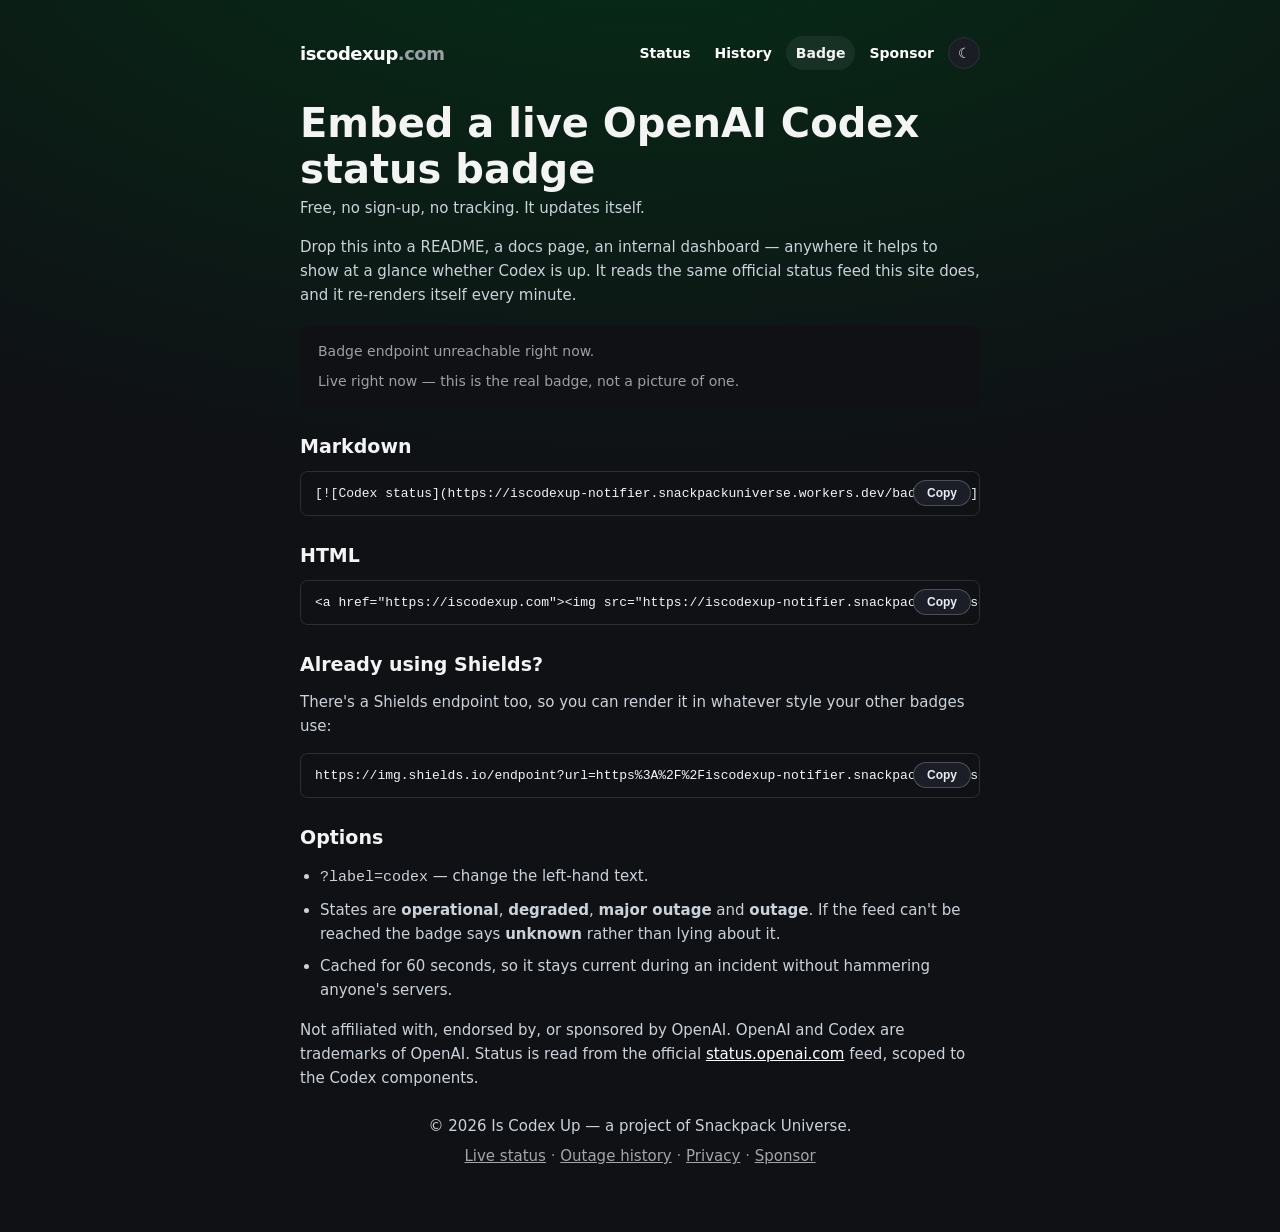
==== commit 00eb55e7: "Default to dark unconditionally, not by OS preference Sibling to the isclaudeup change; scripts/buil" ====
--- a/badge.html
+++ b/badge.html
@@ -26,7 +26,9 @@
     var d = document.documentElement, t = null;
     try { t = localStorage.getItem("snackpack.theme.v1"); } catch (e) {}
     if (t !== "dark" && t !== "light" && t !== "cream") {
-      t = matchMedia("(prefers-color-scheme: light)").matches ? "cream" : "dark";
+      // Dark for everyone on a first visit, not conditional on the OS: this
+      // site is designed dark and that is what it should be judged on.
+      t = "dark";
     }
     d.setAttribute("data-theme", t);
     d.setAttribute("data-theme-default", "dark");
--- a/style.css
+++ b/style.css
@@ -94,9 +94,16 @@
   flex-wrap: wrap;
 }
 
+/* margin-left:auto rather than relying on the topbar's space-between: when the
+   header wraps on a narrow screen the nav becomes its own flex line, and
+   space-between then puts a lone item at flex-start. An auto margin keeps it
+   on the right in both states, so it does not jump sides at the wrap point. */
+.topbar nav { margin-left: auto; }
+
 .nav-links {
   display: flex;
   align-items: center;
+  justify-content: flex-end;
   gap: 4px;
   margin: 0;
   padding: 0;
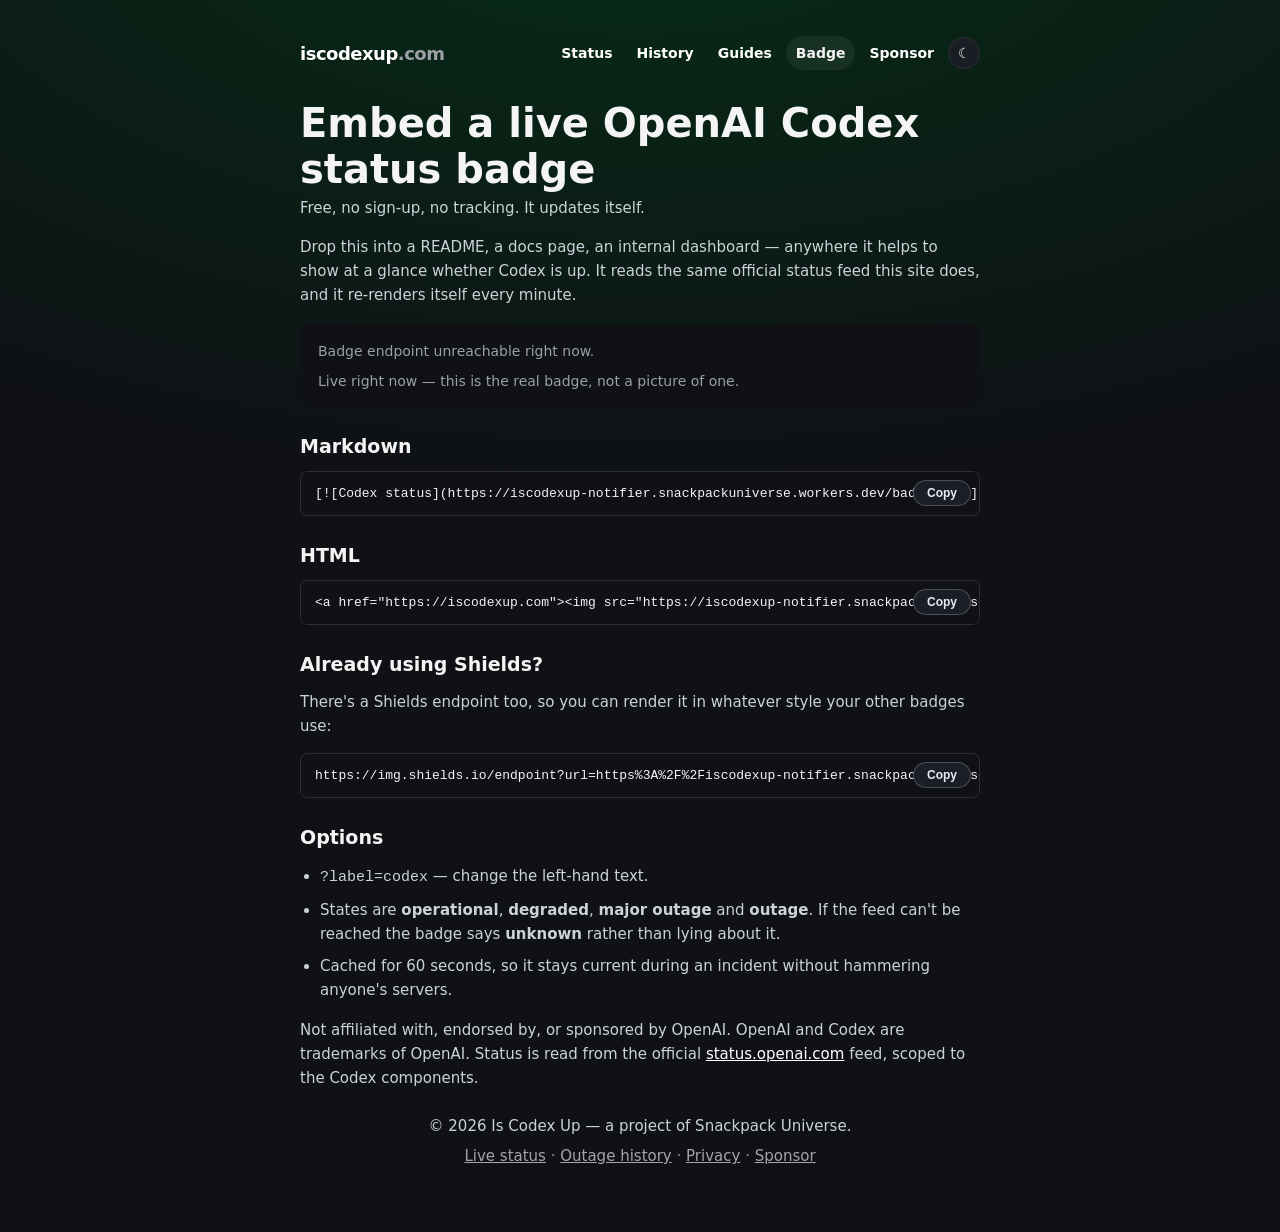
==== commit 36a12661: "Grow past the single page, and surface the badge The 2026-08-20 search audit found this site pulling" ====
--- a/badge.html
+++ b/badge.html
@@ -46,6 +46,7 @@
       <ul class="nav-links">
         <li><a href="index.html">Status</a></li>
         <li><a href="history.html">History</a></li>
+        <li><a href="guides.html">Guides</a></li>
         <li><a href="badge.html" aria-current="page">Badge</a></li>
         <li><a href="sponsor.html">Sponsor</a></li>
       </ul>
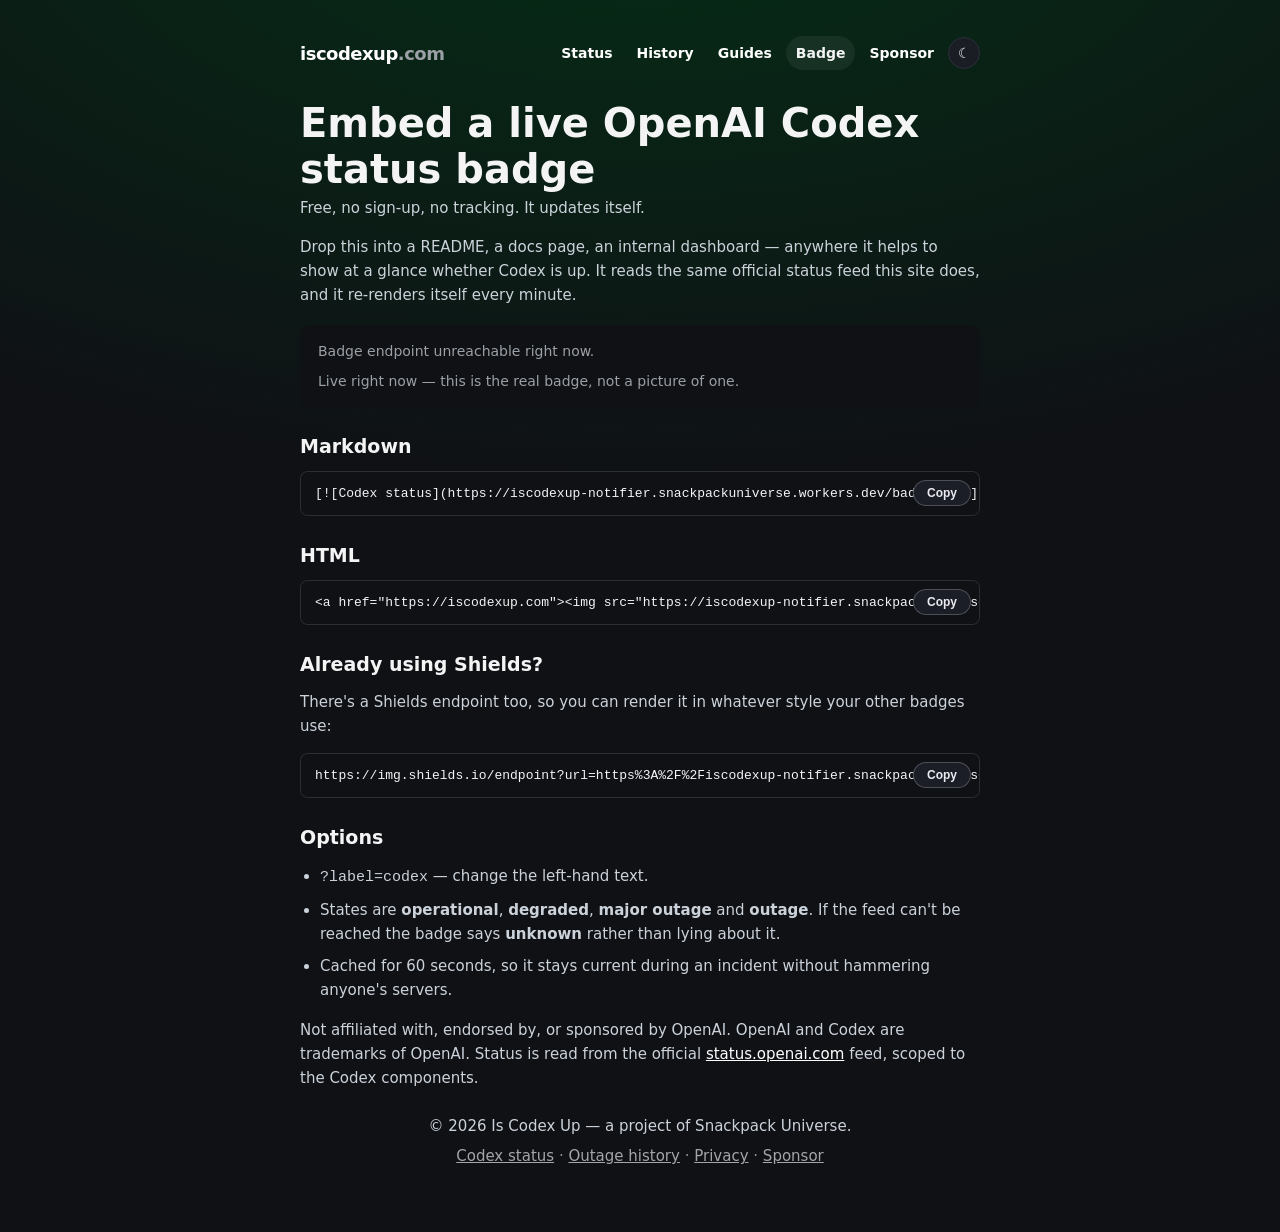
==== commit f624dd1b: "Land Codex's three social cards All three check out: 1200x630, 142-182KB, on-brand dark palette, wor" ====
--- a/badge.html
+++ b/badge.html
@@ -109,7 +109,7 @@
     <footer class="foot">
       <p class="foot-main">© 2026 Is Codex Up — a project of Snackpack Universe.</p>
       <p class="foot-legal">
-        <a href="/">Live status</a> · <a href="history.html">Outage history</a> ·
+        <a href="/">Codex status</a> · <a href="history.html">Outage history</a> ·
         <a href="privacy.html">Privacy</a> · <a href="sponsor.html">Sponsor</a>
       </p>
     </footer>
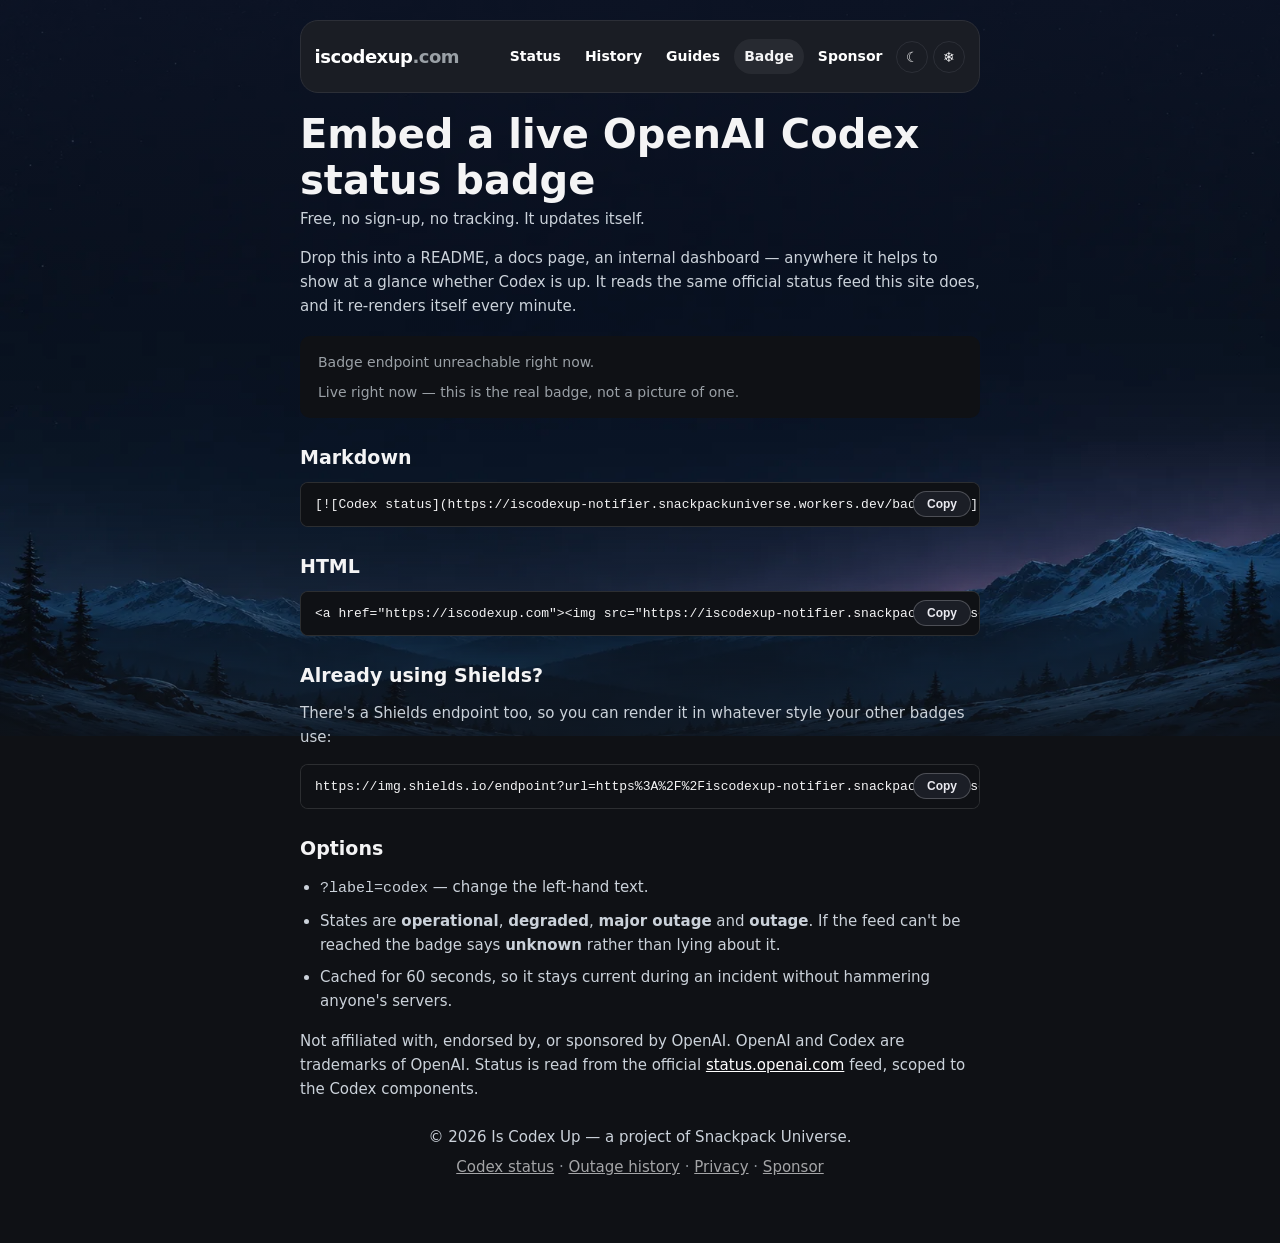
==== commit 06c28d0d: "Add scheduled winter appearance and daily art rotation" ====
--- a/badge.html
+++ b/badge.html
@@ -35,7 +35,10 @@
   })();
 </script>
 <script defer src="theme.js"></script>
+<link rel="stylesheet" href="seasonal-appearance.css">
+<script src="seasonal-appearance.js" data-rotation-offset="1"></script>
 <!-- /theme:generated -->
+
 </head>
 <body data-state="up">
   <main class="wrap legal">
@@ -52,6 +55,7 @@
       </ul>
     </nav>
 <!-- /nav:generated -->
+
     </header>
 
     <h1>Embed a live OpenAI Codex status badge</h1>
--- a/style.css
+++ b/style.css
@@ -290,8 +290,6 @@
 }
 .quote.show { opacity: 1; }
 
-.counter { color: var(--muted); font-size: 14px; margin-top: 18px; }
-
 /* ---------- SHARE + SISTER SITE ---------- */
 /* Deliberately quiet: the smash button is the hero, this sits under it. */
 .share {
@@ -329,44 +327,6 @@
 .sister a { color: var(--muted); text-decoration: underline; text-underline-offset: 2px; }
 .sister a:hover, .sister a:focus-visible { color: var(--fg); }
 
-/* ---------- SPLIT-FLAP ODOMETER ---------- */
-.odometer {
-  display: inline-flex;
-  gap: 2px;
-  vertical-align: middle;
-  perspective: 240px;
-}
-.odometer .cell {
-  display: inline-block;
-  min-width: 0.72em;
-  text-align: center;
-  font-weight: 800;
-  font-size: 18px;
-  font-variant-numeric: tabular-nums;
-  color: var(--fg);
-  background: #000;
-  border-radius: 4px;
-  padding: 3px 2px;
-  margin: 0 1px;
-  box-shadow: inset 0 0 0 1px var(--line-strong), 0 1px 2px rgba(0,0,0,.6);
-  /* faux split-flap seam */
-  background-image: linear-gradient(transparent 49%, rgba(0,0,0,.55) 49%, rgba(0,0,0,.55) 51%, transparent 51%);
-  backface-visibility: hidden;
-}
-.odometer .comma {
-  background: none;
-  box-shadow: none;
-  color: var(--muted);
-  min-width: 0.28em;
-  padding: 3px 0;
-}
-.odometer .cell.flipping { animation: flap .26s ease-in-out; }
-@keyframes flap {
-  0%   { transform: rotateX(0deg); }
-  50%  { transform: rotateX(88deg); }
-  100% { transform: rotateX(0deg); }
-}
-
 /* ---------- SECTIONS ---------- */
 .signup, .components {
   background: var(--card);
@@ -527,15 +487,38 @@
 .waiting-room {
   display: none;
   margin: 22px auto 0;
-  max-width: 440px;
+  max-width: 620px;
   text-align: center;
 }
 body[data-state="down"] .waiting-room,
 body[data-state="degraded"] .waiting-room { display: block; }
-.waiting-room h2 { margin: 0 0 4px; font-size: 16px; color: var(--muted); font-weight: 700; }
-.waiting-room > p { color: var(--muted); font-size: 13px; margin: 0 auto 12px; }
-.waiting-room .alt-list { margin-top: 0; }
+.waiting-room > h3 { margin: 18px 0 8px; font-size: 14px; color: var(--muted); font-weight: 700; }
+.waiting-room .alt-list { margin-top: 0; max-width: 440px; }
 .waiting-room .alt-disclaimer a { color: var(--muted); }
+
+.atlas-waiting-card {
+  overflow: hidden;
+  border: 1px solid rgba(132, 204, 22, .34);
+  border-radius: var(--radius);
+  background: linear-gradient(145deg, #0b1730, #07101f);
+  box-shadow: 0 22px 54px rgba(0, 0, 0, .24);
+  text-align: left;
+}
+.atlas-waiting-media { display: block; border-bottom: 1px solid rgba(255, 255, 255, .1); }
+.atlas-waiting-media img { display: block; width: 100%; height: auto; aspect-ratio: 8 / 5; object-fit: cover; }
+.atlas-waiting-copy { padding: 20px; }
+.atlas-waiting-eyebrow { display: inline-block; margin-bottom: 8px; color: #bef264; font-size: 11px; font-weight: 800; letter-spacing: .09em; text-transform: uppercase; }
+.atlas-waiting-copy h2 { margin: 0 0 8px; color: #f8fafc; font-size: clamp(22px, 5vw, 30px); line-height: 1.08; }
+.atlas-waiting-copy p { margin: 0; color: #cbd5e1; font-size: 14px; line-height: 1.55; }
+.atlas-waiting-cta { display: inline-flex; align-items: center; gap: 8px; min-height: 44px; margin-top: 16px; padding: 0 16px; border-radius: 999px; background: #bef264; color: #17230c; font-weight: 800; text-decoration: none; transition: transform .15s ease, background .15s ease; }
+.atlas-waiting-cta:hover,
+.atlas-waiting-cta:focus-visible { background: #d9f99d; transform: translateY(-1px); }
+.atlas-waiting-copy small { display: block; margin-top: 12px; color: #94a3b8; font-size: 11px; line-height: 1.45; }
+
+@media (max-width: 520px) {
+  .atlas-waiting-copy { padding: 17px; }
+  .atlas-waiting-media img { aspect-ratio: 4 / 3; }
+}
 
 /* ---------- COMPANION TOOLS (always visible — pairs WITH the product, not a substitute) ---------- */
 /* Deliberately separate from .alternatives: these are not outage fallbacks, so they
@@ -759,14 +742,28 @@
 
 .rail-card:focus-visible { outline: 2px solid var(--fg); outline-offset: 2px; }
 
-/* The "this space is available" variant. Dashed, so it reads as an offer rather
-   than as a real placement someone paid for. */
-.rail-card--offer { border-style: dashed; border-color: #39404e; }
+/* Sponsor placements are solid, elevated tiles. The sales invitation is a
+   flatter dashed card, so nobody can mistake it for an active sponsor. */
+.rail-card:not(.rail-card--offer) {
+  padding-top: 24px;
+  border-color: #3b4658;
+  background: linear-gradient(145deg, var(--card), #171b23);
+  box-shadow: 0 8px 24px rgba(0, 0, 0, .2);
+}
+
+.rail-card--offer {
+  border-style: dashed;
+  border-color: var(--warn);
+  background: transparent;
+  box-shadow: none;
+}
+
+.rail-card--offer .rail-copy strong { color: var(--warn); }
 
 .rail-label {
   position: absolute;
-  top: 5px;
-  right: 9px;
+  top: 7px;
+  left: 12px;
   font-size: 7px;
   letter-spacing: .12em;
   text-transform: uppercase;
@@ -821,6 +818,7 @@
 @media (min-width: 1280px) and (min-height: 600px) {
   .rail { width: 200px; gap: 14px; }
   .rail-card { padding: 12px; gap: 10px; }
+  .rail-card:not(.rail-card--offer) { padding-top: 26px; }
   .rail-copy strong { font-size: 13px; }
   .rail-copy span { display: block; }
 }
@@ -829,3 +827,30 @@
   .rail-card { transition: none; }
   .rail-card:hover, .rail-card:focus-visible { transform: none; }
 }
+
+/* ---------- OUTAGE EMAIL PROMPT (outage only) ---------- */
+/* Same gating as .alternatives and .waiting-room. The signup form itself stays
+   where it is; this is a prompt, not a second form, so the account keeps one
+   list and nobody can sign up to the same thing twice. */
+.outage-capture {
+  display: none;
+  margin: 14px auto 0;
+  max-width: 460px;
+  text-align: center;
+}
+body[data-state="down"] .outage-capture,
+body[data-state="degraded"] .outage-capture { display: block; }
+.outage-capture-link {
+  display: inline-block;
+  padding: 10px 16px;
+  border: 1px solid var(--down);
+  border-radius: 10px;
+  color: var(--fg);
+  font-weight: 700;
+  font-size: 14px;
+  text-decoration: none;
+  line-height: 1.35;
+}
+.outage-capture-link:hover,
+.outage-capture-link:focus-visible { border-color: var(--fg); }
+body[data-state="degraded"] .outage-capture-link { border-color: var(--warn); }
--- a/seasonal-appearance.css
+++ b/seasonal-appearance.css
@@ -0,0 +1,69 @@
+.season-toggle { flex: none; margin-inline-start: 5px; }
+.season-dialog {
+  box-sizing: border-box;
+  width: min(25rem, calc(100% - 2rem));
+  padding: 1.4rem;
+  border: 1px solid var(--season-line, #8e9fac);
+  border-radius: 1rem;
+  color: var(--season-ink, #182a35);
+  background: var(--season-panel, #f5faff);
+  text-align: left;
+}
+.season-dialog::backdrop { background: #091828a6; }
+.season-dialog h2 { margin: 0 0 1rem; color: inherit; font: 750 1.4rem/1.2 system-ui, sans-serif; }
+.season-dialog p { margin: .8rem 0; }
+.season-dialog .season-help { font-size: .88rem; }
+.season-field { display: grid; gap: .25rem; font-weight: 700; }
+.season-dialog select, .season-dialog button {
+  min-height: 2.75rem; padding: .4rem .7rem; border: 1px solid var(--season-line, #8e9fac);
+  border-radius: .5rem; background: var(--season-panel, #f5faff);
+  color: inherit; font: inherit;
+}
+.season-dialog button { cursor: pointer; font-weight: 700; }
+.season-dialog :focus-visible, .season-toggle:focus-visible { outline: 2px solid currentColor; outline-offset: 2px; }
+:root[data-theme="dark"] .season-dialog { --season-panel: #182631; --season-ink: #f2f6ff; --season-line: #91a0b3; }
+
+:root[data-season="winter"] {
+  --winter-landscape: url("assets/winter-alpine.webp");
+  --winter-tint: #b8d7ef;
+}
+:root[data-season="winter"][data-winter-scene="1"] {
+  --winter-landscape: url("assets/winter-aurora.webp");
+  --winter-tint: #c4c2f0;
+}
+:root[data-season="winter"][data-winter-scene="2"] {
+  --winter-landscape: url("assets/winter-pines.webp");
+  --winter-tint: #b2d4de;
+}
+:root[data-season="winter"][data-winter-scene="3"] {
+  --winter-landscape: url("assets/winter-ice.webp");
+  --winter-tint: #b8dfd5;
+}
+:root[data-season="winter"] body {
+  --winter-veil: #f0f6fbe8;
+  background-image: linear-gradient(180deg, var(--winter-veil), transparent 30rem, var(--bg) 51rem),
+    var(--winter-landscape);
+  background-size: 100% 51rem, max(100%, 76rem) 46rem;
+  background-repeat: no-repeat;
+  background-position: top center;
+}
+:root[data-season="winter"][data-theme="dark"] body { --winter-veil: #0d1427c4; }
+:root[data-season="winter"] .topbar,
+:root[data-season="winter"] .wrap > .history-intro,
+:root[data-season="winter"] .wrap > .legal,
+:root[data-season="winter"] .wrap > .faq,
+:root[data-season="winter"] .tv {
+  background: var(--card);
+  border: 1px solid var(--line-strong);
+  border-radius: var(--radius);
+}
+:root[data-season="winter"] .topbar { padding: .65rem .85rem; }
+:root[data-season="winter"] .tv {
+  margin-top: .75rem;
+  box-shadow: 0 0 0 2px color-mix(in srgb, var(--winter-tint) 38%, transparent);
+}
+:root[data-season="winter"] .wrap > .history-intro,
+:root[data-season="winter"] .wrap > .legal { margin-top: .8rem; padding: 1rem; }
+
+.waiting-room .alt-list .winter-break { display: none; }
+:root[data-season="winter"] .waiting-room .alt-list .winter-break { display: list-item; }
